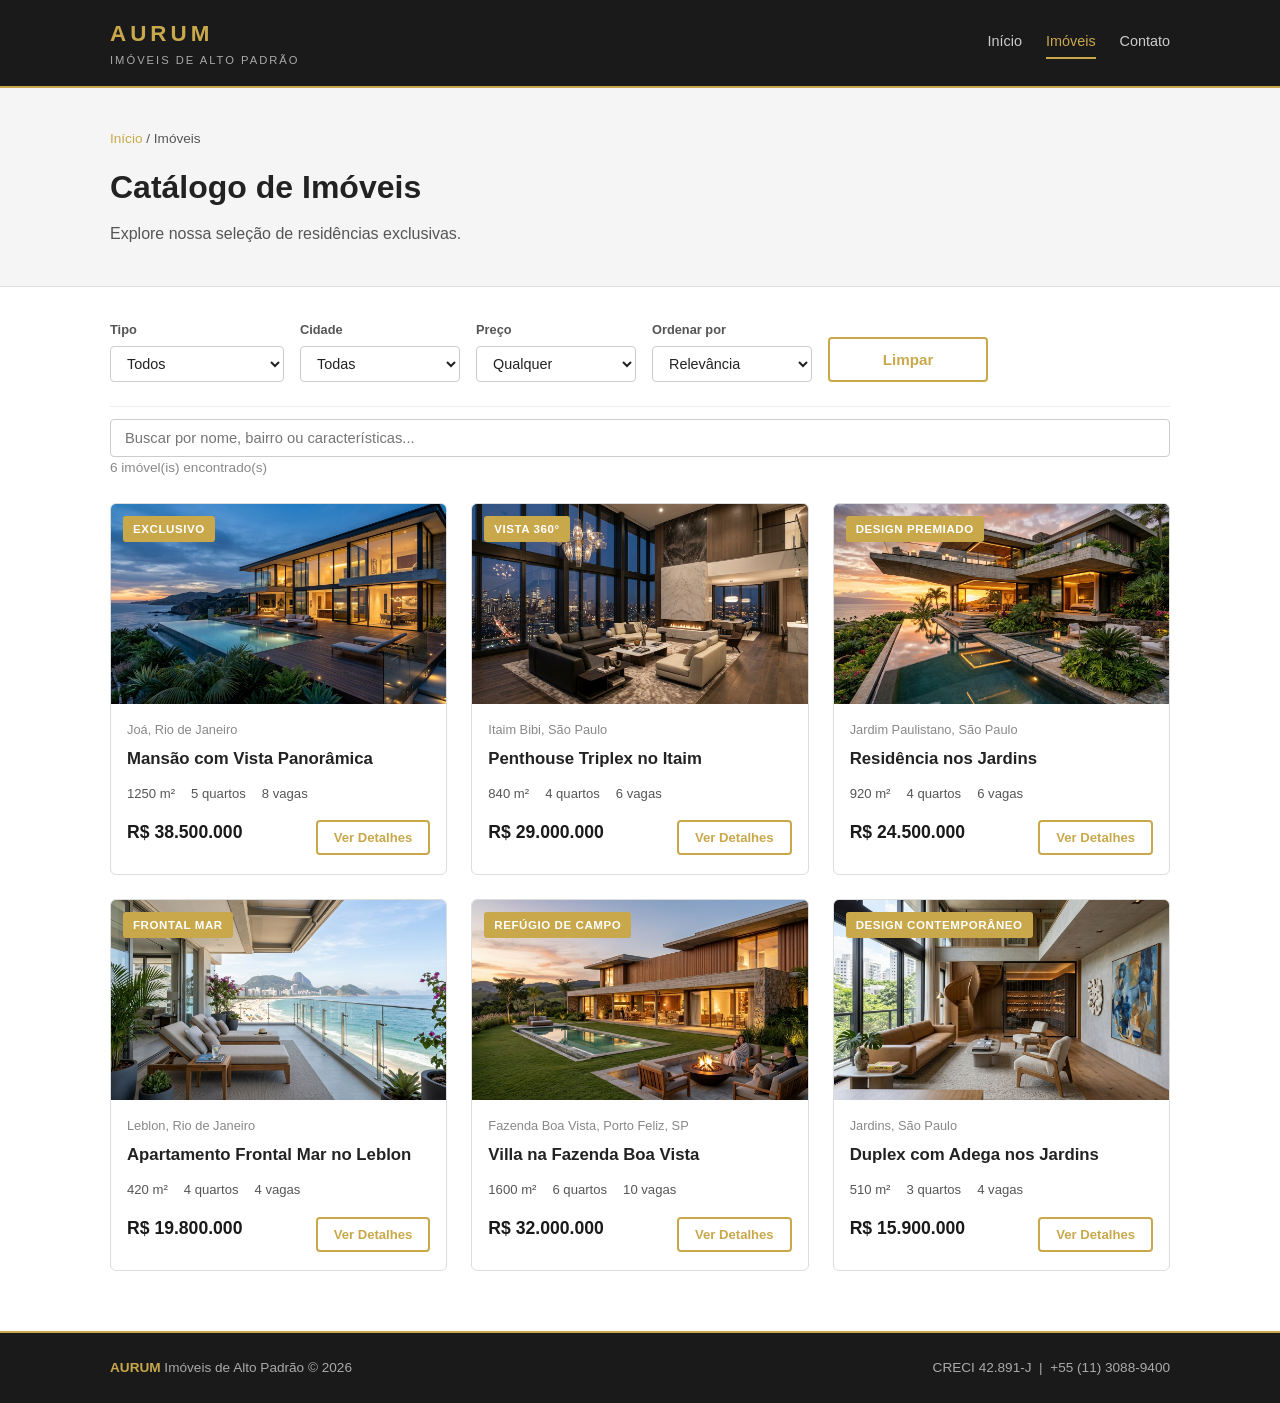
==== aurum-imoveis/imoveis.html @ 84224f12 "Add files via upload" ====
<!DOCTYPE html>
<html lang="pt-BR">
<head>
  <meta charset="UTF-8">
  <meta name="viewport" content="width=device-width, initial-scale=1.0">
  <title>Imóveis | AURUM</title>
  <meta name="description" content="Catálogo de imóveis exclusivos AURUM.">
  <link rel="stylesheet" href="css/style.css">
</head>
<body>

  <!-- Cabeçalho -->
  <header>
    <div class="container header-inner">
      <div class="logo">
        <span class="logo-name">AURUM</span>
        <span class="logo-sub">Imóveis de Alto Padrão</span>
      </div>
      <nav>
        <a href="index.html">Início</a>
        <a href="imoveis.html" class="active">Imóveis</a>
        <a href="index.html#contato">Contato</a>
      </nav>
    </div>
  </header>

  <main>

    <!-- Título da página -->
    <section class="page-hero">
      <div class="container">
        <p class="breadcrumb"><a href="index.html">Início</a> / Imóveis</p>
        <h1>Catálogo de Imóveis</h1>
        <p>Explore nossa seleção de residências exclusivas.</p>
      </div>
    </section>

    <!-- Filtros -->
    <div class="container">
      <div class="filter-bar">
        <div class="filter-group">
          <label for="f-type">Tipo</label>
          <select id="f-type">
            <option value="todos">Todos</option>
            <option value="casas">Mansões &amp; Casas</option>
            <option value="penthouses">Penthouses</option>
            <option value="apartamentos">Apartamentos</option>
            <option value="campo">Campo &amp; Fazendas</option>
          </select>
        </div>
        <div class="filter-group">
          <label for="f-location">Cidade</label>
          <select id="f-location">
            <option value="todos">Todas</option>
            <option value="sp">São Paulo</option>
            <option value="rj">Rio de Janeiro</option>
            <option value="campo">Interior SP</option>
          </select>
        </div>
        <div class="filter-group">
          <label for="f-price">Preço</label>
          <select id="f-price">
            <option value="todos">Qualquer</option>
            <option value="ate20">Até R$ 20 Mi</option>
            <option value="20a30">R$ 20 a 30 Mi</option>
            <option value="acima30">Acima R$ 30 Mi</option>
          </select>
        </div>
        <div class="filter-group">
          <label for="f-sort">Ordenar por</label>
          <select id="f-sort">
            <option value="padrao">Relevância</option>
            <option value="menor-preco">Menor Preço</option>
            <option value="maior-preco">Maior Preço</option>
            <option value="maior-area">Maior Área</option>
          </select>
        </div>
        <div class="filter-group">
          <label>&nbsp;</label>
          <button id="btn-reset" class="btn-outline">Limpar</button>
        </div>
      </div>

      <!-- Busca por texto -->
      <div class="filter-search">
        <input type="text" id="f-keyword" placeholder="Buscar por nome, bairro ou características...">
      </div>

      <p id="results-count" class="results-count">Carregando...</p>

      <div class="cards-grid" id="catalog-grid" style="margin-bottom:60px;">
        <!-- preenchido pelo JS -->
      </div>
    </div>

  </main>

  <!-- Rodapé -->
  <footer>
    <div class="container footer-inner">
      <span><strong>AURUM</strong> Imóveis de Alto Padrão &copy; 2026</span>
      <span>CRECI 42.891-J &nbsp;|&nbsp; +55 (11) 3088-9400</span>
    </div>
  </footer>

  <!-- Modal de Detalhes -->
  <div class="modal-overlay" id="modal-overlay">
    <div class="modal-box">
      <button class="modal-close" id="modal-close">&times;</button>
      <img id="modal-img" src="" alt="Imóvel">
      <div class="modal-body">
        <span class="modal-badge" id="modal-badge"></span>
        <h2 id="modal-title"></h2>
        <p class="modal-location" id="modal-location"></p>
        <div class="modal-specs" id="modal-specs"></div>
        <p id="modal-desc"></p>
        <div class="modal-price-row">
          <span class="modal-price" id="modal-price"></span>
          <a id="modal-whats" href="#" target="_blank" class="btn-primary">Falar no WhatsApp</a>
        </div>
      </div>
    </div>
  </div>

  <script src="js/main.js"></script>
</body>
</html>
---- aurum-imoveis/css/style.css ----
/* ==============================
   RESET E BASE
   ============================== */
*, *::before, *::after {
  box-sizing: border-box;
  margin: 0;
  padding: 0;
}

body {
  font-family: Arial, sans-serif;
  font-size: 16px;
  color: #222;
  background: #fff;
  line-height: 1.6;
}

a {
  color: inherit;
  text-decoration: none;
}

img {
  max-width: 100%;
  display: block;
}

/* ==============================
   LAYOUT
   ============================== */
.container {
  max-width: 1100px;
  margin: 0 auto;
  padding: 0 20px;
}

.section {
  padding: 60px 0;
}

.section-gray {
  background: #f5f5f5;
}

/* ==============================
   CABEÇALHO
   ============================== */
header {
  background: #1a1a1a;
  color: #fff;
  padding: 16px 0;
  position: sticky;
  top: 0;
  z-index: 100;
  border-bottom: 2px solid #c9a84c;
}

.header-inner {
  display: flex;
  align-items: center;
  justify-content: space-between;
  gap: 20px;
}

.logo {
  display: flex;
  flex-direction: column;
}

.logo-name {
  font-size: 1.4rem;
  font-weight: bold;
  letter-spacing: 4px;
  color: #c9a84c;
}

.logo-sub {
  font-size: 0.7rem;
  letter-spacing: 2px;
  color: #aaa;
  text-transform: uppercase;
}

nav {
  display: flex;
  gap: 24px;
}

nav a {
  color: #ccc;
  font-size: 0.9rem;
  padding: 4px 0;
  border-bottom: 2px solid transparent;
  transition: color 0.2s, border-color 0.2s;
}

nav a:hover,
nav a.active {
  color: #c9a84c;
  border-bottom-color: #c9a84c;
}

/* ==============================
   HERO (PÁGINA INICIAL)
   ============================== */
.hero {
  background: #1a1a1a;
  color: #fff;
  padding: 80px 0;
  text-align: center;
  border-bottom: 1px solid #333;
}

.hero h1 {
  font-size: 2.4rem;
  margin-bottom: 16px;
  color: #fff;
}

.hero p {
  font-size: 1.1rem;
  color: #aaa;
  margin-bottom: 32px;
}

/* ==============================
   HERO DA PÁGINA DE IMÓVEIS
   ============================== */
.page-hero {
  background: #f5f5f5;
  padding: 40px 0;
  border-bottom: 1px solid #ddd;
}

.page-hero h1 {
  font-size: 2rem;
  margin-bottom: 8px;
}

.page-hero p {
  color: #555;
}

.breadcrumb {
  font-size: 0.85rem;
  color: #888;
  margin-bottom: 12px;
}

.breadcrumb a {
  color: #c9a84c;
}

/* ==============================
   BOTÕES
   ============================== */
.btn-primary {
  display: inline-block;
  background: #c9a84c;
  color: #fff;
  padding: 12px 28px;
  border-radius: 4px;
  font-size: 0.95rem;
  font-weight: bold;
  border: none;
  cursor: pointer;
  transition: background 0.2s;
}

.btn-primary:hover {
  background: #b8943f;
}

.btn-outline {
  display: inline-block;
  background: transparent;
  color: #c9a84c;
  padding: 12px 28px;
  border-radius: 4px;
  font-size: 0.95rem;
  font-weight: bold;
  border: 2px solid #c9a84c;
  cursor: pointer;
  transition: background 0.2s, color 0.2s;
}

.btn-outline:hover {
  background: #c9a84c;
  color: #fff;
}

/* ==============================
   TÍTULOS DE SEÇÃO
   ============================== */
.section h2 {
  font-size: 1.8rem;
  margin-bottom: 8px;
}

.subtitle {
  color: #666;
  margin-bottom: 32px;
}

/* ==============================
   GRID DE CARDS
   ============================== */
.cards-grid {
  display: grid;
  grid-template-columns: repeat(auto-fill, minmax(300px, 1fr));
  gap: 24px;
  margin-top: 24px;
}

/* ==============================
   CARD DE IMÓVEL
   ============================== */
.property-card {
  border: 1px solid #ddd;
  border-radius: 6px;
  overflow: hidden;
  background: #fff;
  transition: box-shadow 0.2s;
}

.property-card:hover {
  box-shadow: 0 4px 16px rgba(0,0,0,0.1);
}

.card-img {
  position: relative;
  height: 200px;
  overflow: hidden;
  cursor: pointer;
}

.card-img img {
  width: 100%;
  height: 100%;
  object-fit: cover;
  transition: transform 0.3s;
}

.card-img:hover img {
  transform: scale(1.03);
}

.card-badge {
  position: absolute;
  top: 12px;
  left: 12px;
  background: #c9a84c;
  color: #fff;
  font-size: 0.72rem;
  font-weight: bold;
  padding: 4px 10px;
  border-radius: 3px;
  text-transform: uppercase;
  letter-spacing: 0.05em;
}

.card-body {
  padding: 16px;
}

.card-location {
  font-size: 0.8rem;
  color: #888;
  margin-bottom: 6px;
}

.card-title {
  font-size: 1.05rem;
  font-weight: bold;
  margin-bottom: 10px;
  cursor: pointer;
}

.card-title:hover {
  color: #c9a84c;
}

.card-specs {
  display: flex;
  gap: 16px;
  font-size: 0.82rem;
  color: #555;
  margin-bottom: 14px;
}

.card-price {
  font-size: 1.1rem;
  font-weight: bold;
  color: #1a1a1a;
  margin-bottom: 12px;
}

.card-footer {
  display: flex;
  justify-content: space-between;
  align-items: center;
}

/* ==============================
   SOBRE
   ============================== */
.about-list {
  list-style: none;
  margin-top: 20px;
  display: flex;
  flex-direction: column;
  gap: 10px;
}

.about-list li {
  font-size: 0.95rem;
  color: #444;
}

/* ==============================
   FORMULÁRIO DE CONTATO
   ============================== */
.contact-form {
  max-width: 560px;
  display: flex;
  flex-direction: column;
  gap: 16px;
  margin-top: 24px;
}

.form-group {
  display: flex;
  flex-direction: column;
  gap: 6px;
}

.form-group label {
  font-size: 0.85rem;
  font-weight: bold;
  color: #333;
}

.form-group input,
.form-group textarea,
.form-group select {
  padding: 10px 12px;
  border: 1px solid #ccc;
  border-radius: 4px;
  font-size: 0.95rem;
  font-family: inherit;
  background: #fff;
  color: #222;
  transition: border-color 0.2s;
}

.form-group input:focus,
.form-group textarea:focus,
.form-group select:focus {
  outline: none;
  border-color: #c9a84c;
}

/* ==============================
   BARRA DE FILTROS
   ============================== */
.filter-bar {
  display: flex;
  flex-wrap: wrap;
  gap: 16px;
  align-items: flex-end;
  padding: 24px 0;
  border-bottom: 1px solid #eee;
  margin-bottom: 12px;
}

.filter-group {
  display: flex;
  flex-direction: column;
  gap: 5px;
  min-width: 160px;
}

.filter-group label {
  font-size: 0.8rem;
  font-weight: bold;
  color: #555;
}

.filter-group select {
  padding: 8px 12px;
  border: 1px solid #ccc;
  border-radius: 4px;
  font-size: 0.9rem;
  font-family: inherit;
  background: #fff;
  color: #222;
  cursor: pointer;
}

.filter-group select:focus {
  outline: none;
  border-color: #c9a84c;
}

.filter-search {
  margin: 12px 0 0;
}

.filter-search input {
  width: 100%;
  padding: 10px 14px;
  border: 1px solid #ccc;
  border-radius: 4px;
  font-size: 0.92rem;
  font-family: inherit;
  color: #222;
  transition: border-color 0.2s;
}

.filter-search input:focus {
  outline: none;
  border-color: #c9a84c;
}

.results-count {
  font-size: 0.85rem;
  color: #888;
  margin-bottom: 8px;
}

/* ==============================
   MODAL
   ============================== */
.modal-overlay {
  display: none;
  position: fixed;
  inset: 0;
  background: rgba(0,0,0,0.6);
  z-index: 200;
  justify-content: center;
  align-items: flex-start;
  padding: 40px 20px;
  overflow-y: auto;
}

.modal-overlay.open {
  display: flex;
}

.modal-box {
  background: #fff;
  border-radius: 8px;
  max-width: 700px;
  width: 100%;
  position: relative;
  overflow: hidden;
}

.modal-close {
  position: absolute;
  top: 12px;
  right: 16px;
  background: none;
  border: none;
  font-size: 1.8rem;
  cursor: pointer;
  color: #555;
  z-index: 1;
  line-height: 1;
}

.modal-close:hover {
  color: #000;
}

.modal-box img {
  width: 100%;
  height: 320px;
  object-fit: cover;
}

.modal-body {
  padding: 24px;
}

.modal-badge {
  display: inline-block;
  background: #c9a84c;
  color: #fff;
  font-size: 0.72rem;
  font-weight: bold;
  padding: 4px 10px;
  border-radius: 3px;
  text-transform: uppercase;
  letter-spacing: 0.05em;
  margin-bottom: 10px;
}

.modal-body h2 {
  font-size: 1.5rem;
  margin-bottom: 6px;
}

.modal-location {
  font-size: 0.85rem;
  color: #888;
  margin-bottom: 14px;
}

.modal-specs {
  display: flex;
  gap: 20px;
  font-size: 0.85rem;
  color: #555;
  margin-bottom: 14px;
  flex-wrap: wrap;
}

.modal-specs span {
  background: #f5f5f5;
  padding: 6px 12px;
  border-radius: 4px;
}

.modal-body p {
  font-size: 0.92rem;
  color: #444;
  line-height: 1.7;
  margin-bottom: 20px;
}

.modal-price-row {
  display: flex;
  align-items: center;
  justify-content: space-between;
  flex-wrap: wrap;
  gap: 12px;
}

.modal-price {
  font-size: 1.4rem;
  font-weight: bold;
  color: #1a1a1a;
}

/* ==============================
   RODAPÉ
   ============================== */
footer {
  background: #1a1a1a;
  color: #aaa;
  padding: 24px 0;
  font-size: 0.85rem;
  border-top: 2px solid #c9a84c;
}

.footer-inner {
  display: flex;
  justify-content: space-between;
  flex-wrap: wrap;
  gap: 10px;
}

footer strong {
  color: #c9a84c;
}

/* ==============================
   TOAST
   ============================== */
.toast-container {
  position: fixed;
  bottom: 24px;
  right: 24px;
  display: flex;
  flex-direction: column;
  gap: 10px;
  z-index: 9999;
}

.toast {
  background: #1a1a1a;
  color: #fff;
  padding: 12px 20px;
  border-radius: 6px;
  border-left: 4px solid #c9a84c;
  font-size: 0.88rem;
  max-width: 320px;
  box-shadow: 0 4px 12px rgba(0,0,0,0.2);
}

/* ==============================
   RESPONSIVO
   ============================== */
@media (max-width: 600px) {
  .hero h1 { font-size: 1.7rem; }
  .header-inner { flex-direction: column; align-items: flex-start; gap: 10px; }
  nav { gap: 16px; }
  .cards-grid { grid-template-columns: 1fr; }
  .filter-bar { flex-direction: column; }
  .modal-price-row { flex-direction: column; }
}
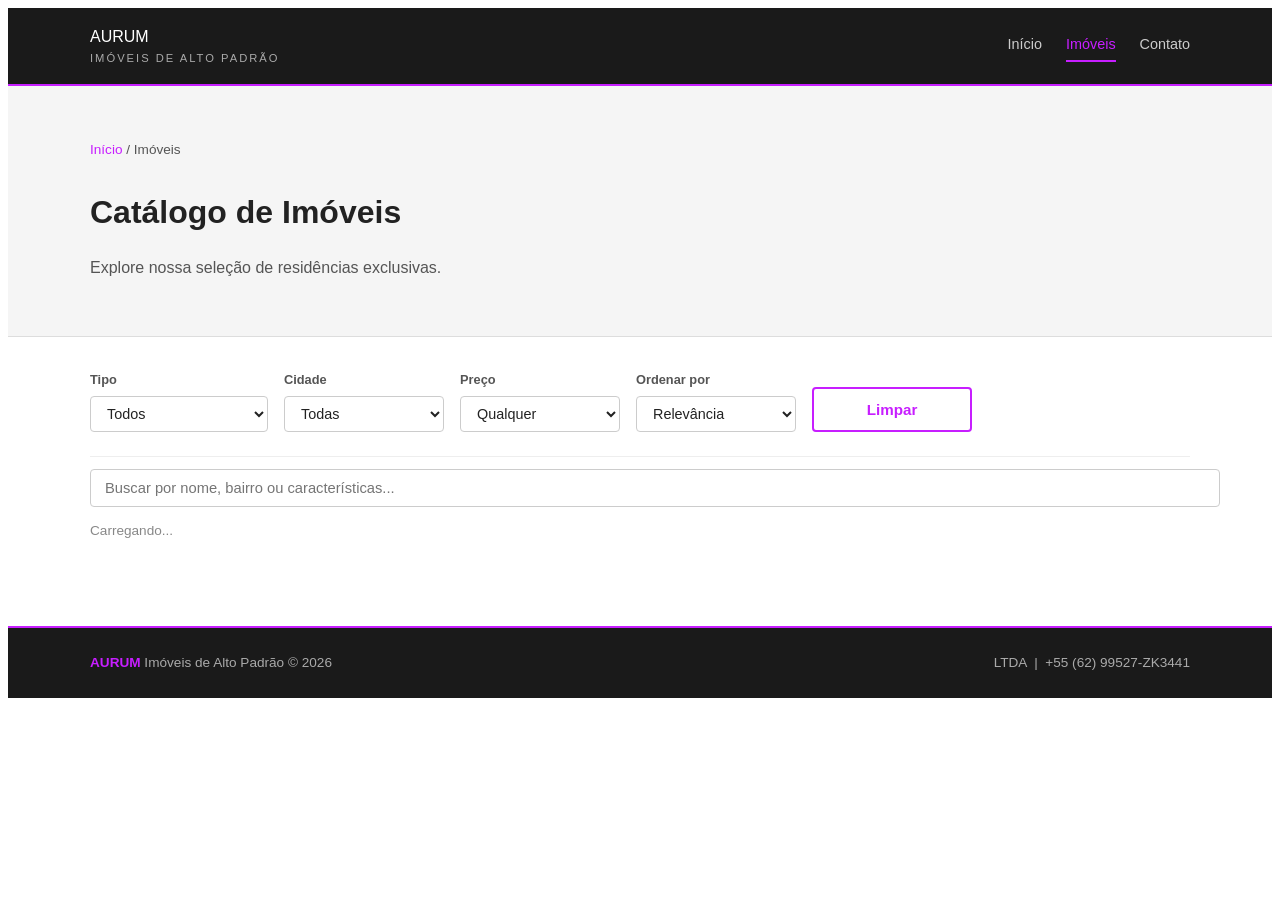
==== commit 8be3ea54: "Add files via upload" ====
--- a/aurum-imoveis/imoveis.html
+++ b/aurum-imoveis/imoveis.html
@@ -4,21 +4,19 @@
   <meta charset="UTF-8">
   <meta name="viewport" content="width=device-width, initial-scale=1.0">
   <title>Imóveis | AURUM</title>
-  <meta name="description" content="Catálogo de imóveis exclusivos AURUM.">
   <link rel="stylesheet" href="css/style.css">
 </head>
 <body>
 
-  <!-- Cabeçalho -->
-  <header>
-    <div class="container header-inner">
+  <header class="cabecalho">
+    <div class="container cabecalho-conteudo">
       <div class="logo">
         <span class="logo-name">AURUM</span>
-        <span class="logo-sub">Imóveis de Alto Padrão</span>
+        <span class="logo-subtitulo">Imóveis de Alto Padrão</span>
       </div>
-      <nav>
+      <nav class="navegacao">
         <a href="index.html">Início</a>
-        <a href="imoveis.html" class="active">Imóveis</a>
+        <a href="imoveis.html" class="ativo">Imóveis</a>
         <a href="index.html#contato">Contato</a>
       </nav>
     </div>
@@ -26,29 +24,27 @@
 
   <main>
 
-    <!-- Título da página -->
-    <section class="page-hero">
+    <section class="topo-pagina">
       <div class="container">
-        <p class="breadcrumb"><a href="index.html">Início</a> / Imóveis</p>
+        <p class="caminho-pagina"><a href="index.html">Início</a> / Imóveis</p>
         <h1>Catálogo de Imóveis</h1>
         <p>Explore nossa seleção de residências exclusivas.</p>
       </div>
     </section>
 
-    <!-- Filtros -->
     <div class="container">
-      <div class="filter-bar">
-        <div class="filter-group">
+      <div class="barra-filtros">
+        <div class="grupo-filtro">
           <label for="f-type">Tipo</label>
           <select id="f-type">
             <option value="todos">Todos</option>
             <option value="casas">Mansões &amp; Casas</option>
-            <option value="penthouses">Penthouses</option>
+            <option value="penthouses">Casas nas Florestas</option>
             <option value="apartamentos">Apartamentos</option>
             <option value="campo">Campo &amp; Fazendas</option>
           </select>
         </div>
-        <div class="filter-group">
+        <div class="grupo-filtro">
           <label for="f-location">Cidade</label>
           <select id="f-location">
             <option value="todos">Todas</option>
@@ -57,7 +53,7 @@
             <option value="campo">Interior SP</option>
           </select>
         </div>
-        <div class="filter-group">
+        <div class="grupo-filtro">
           <label for="f-price">Preço</label>
           <select id="f-price">
             <option value="todos">Qualquer</option>
@@ -66,7 +62,7 @@
             <option value="acima30">Acima R$ 30 Mi</option>
           </select>
         </div>
-        <div class="filter-group">
+        <div class="grupo-filtro">
           <label for="f-sort">Ordenar por</label>
           <select id="f-sort">
             <option value="padrao">Relevância</option>
@@ -75,53 +71,31 @@
             <option value="maior-area">Maior Área</option>
           </select>
         </div>
-        <div class="filter-group">
+        <div class="grupo-filtro">
           <label>&nbsp;</label>
-          <button id="btn-reset" class="btn-outline">Limpar</button>
+          <button id="btn-reset" class="botao-contorno">Limpar</button>
         </div>
       </div>
 
-      <!-- Busca por texto -->
-      <div class="filter-search">
-        <input type="text" id="f-keyword" placeholder="Buscar por nome, bairro ou características...">
+      <div class="busca-filtro">
+        <input type="text" id="buscar" placeholder="Buscar por nome, bairro ou características...">
       </div>
 
-      <p id="results-count" class="results-count">Carregando...</p>
+      <p id="resultando" class="contador-resultados">Carregando...</p>
 
-      <div class="cards-grid" id="catalog-grid" style="margin-bottom:60px;">
-        <!-- preenchido pelo JS -->
+      <div class="grade-cartoes" id="catalog-grid" style="margin-bottom:60px;">
       </div>
     </div>
 
   </main>
 
-  <!-- Rodapé -->
-  <footer>
-    <div class="container footer-inner">
+  <footer class="rodape">
+    <div class="container rodape-conteudo">
       <span><strong>AURUM</strong> Imóveis de Alto Padrão &copy; 2026</span>
-      <span>CRECI 42.891-J &nbsp;|&nbsp; +55 (11) 3088-9400</span>
+      <span>LTDA &nbsp;|&nbsp; +55 (62) 99527-ZK3441</span>
     </div>
   </footer>
 
-  <!-- Modal de Detalhes -->
-  <div class="modal-overlay" id="modal-overlay">
-    <div class="modal-box">
-      <button class="modal-close" id="modal-close">&times;</button>
-      <img id="modal-img" src="" alt="Imóvel">
-      <div class="modal-body">
-        <span class="modal-badge" id="modal-badge"></span>
-        <h2 id="modal-title"></h2>
-        <p class="modal-location" id="modal-location"></p>
-        <div class="modal-specs" id="modal-specs"></div>
-        <p id="modal-desc"></p>
-        <div class="modal-price-row">
-          <span class="modal-price" id="modal-price"></span>
-          <a id="modal-whats" href="#" target="_blank" class="btn-primary">Falar no WhatsApp</a>
-        </div>
-      </div>
-    </div>
-  </div>
-
-  <script src="js/main.js"></script>
+  <script src="script.js"></script>
 </body>
-</html>
+</html>
--- a/aurum-imoveis/css/style.css
+++ b/aurum-imoveis/css/style.css
@@ -1,12 +1,3 @@
-/* ==============================
-   RESET E BASE
-   ============================== */
-*, *::before, *::after {
-  box-sizing: border-box;
-  margin: 0;
-  padding: 0;
-}
-
 body {
   font-family: Arial, sans-serif;
   font-size: 16px;
@@ -25,37 +16,31 @@
   display: block;
 }
 
-/* ==============================
-   LAYOUT
-   ============================== */
 .container {
   max-width: 1100px;
   margin: 0 auto;
   padding: 0 20px;
 }
 
-.section {
+.secao {
   padding: 60px 0;
 }
 
-.section-gray {
-  background: #f5f5f5;
-}
-
-/* ==============================
-   CABEÇALHO
-   ============================== */
-header {
+.secao-cinza {
+  background: #caaed3;
+}
+
+.cabecalho {
   background: #1a1a1a;
   color: #fff;
   padding: 16px 0;
   position: sticky;
   top: 0;
   z-index: 100;
-  border-bottom: 2px solid #c9a84c;
-}
-
-.header-inner {
+  border-bottom: 2px solid #c71eff;
+}
+
+.cabecalho-conteudo {
   display: flex;
   align-items: center;
   justify-content: space-between;
@@ -67,26 +52,26 @@
   flex-direction: column;
 }
 
-.logo-name {
+.logo-nome {
   font-size: 1.4rem;
   font-weight: bold;
   letter-spacing: 4px;
-  color: #c9a84c;
-}
-
-.logo-sub {
+  color: #c71eff;
+}
+
+.logo-subtitulo {
   font-size: 0.7rem;
   letter-spacing: 2px;
   color: #aaa;
   text-transform: uppercase;
 }
 
-nav {
+.navegacao {
   display: flex;
   gap: 24px;
 }
 
-nav a {
+.navegacao a {
   color: #ccc;
   font-size: 0.9rem;
   padding: 4px 0;
@@ -94,16 +79,13 @@
   transition: color 0.2s, border-color 0.2s;
 }
 
-nav a:hover,
-nav a.active {
-  color: #c9a84c;
-  border-bottom-color: #c9a84c;
-}
-
-/* ==============================
-   HERO (PÁGINA INICIAL)
-   ============================== */
-.hero {
+.navegacao a:hover,
+.navegacao a.ativo {
+  color: #c71eff;
+  border-bottom-color: #c71eff;
+}
+
+.destaque-principal {
   background: #1a1a1a;
   color: #fff;
   padding: 80px 0;
@@ -111,52 +93,46 @@
   border-bottom: 1px solid #333;
 }
 
-.hero h1 {
+.destaque-principal h1 {
   font-size: 2.4rem;
   margin-bottom: 16px;
   color: #fff;
 }
 
-.hero p {
+.destaque-principal p {
   font-size: 1.1rem;
   color: #aaa;
   margin-bottom: 32px;
 }
 
-/* ==============================
-   HERO DA PÁGINA DE IMÓVEIS
-   ============================== */
-.page-hero {
+.topo-pagina {
   background: #f5f5f5;
   padding: 40px 0;
   border-bottom: 1px solid #ddd;
 }
 
-.page-hero h1 {
+.topo-pagina h1 {
   font-size: 2rem;
   margin-bottom: 8px;
 }
 
-.page-hero p {
+.topo-pagina p {
   color: #555;
 }
 
-.breadcrumb {
+.caminho-pagina {
   font-size: 0.85rem;
   color: #888;
   margin-bottom: 12px;
 }
 
-.breadcrumb a {
-  color: #c9a84c;
-}
-
-/* ==============================
-   BOTÕES
-   ============================== */
-.btn-primary {
+.caminho-pagina a {
+  color: #c71eff;
+}
+
+.botao-principal {
   display: inline-block;
-  background: #c9a84c;
+  background: #c71eff;
   color: #fff;
   padding: 12px 28px;
   border-radius: 4px;
@@ -165,57 +141,51 @@
   border: none;
   cursor: pointer;
   transition: background 0.2s;
-}
-
-.btn-primary:hover {
-  background: #b8943f;
-}
-
-.btn-outline {
+
+}
+
+.botao-principal:hover {
+  background: #c71eff;
+  transform: scale(1.1);
+  transition: all 0.2s ease-in-out;
+}
+
+.botao-contorno {
   display: inline-block;
   background: transparent;
-  color: #c9a84c;
+  color: #c71eff;
   padding: 12px 28px;
   border-radius: 4px;
   font-size: 0.95rem;
   font-weight: bold;
-  border: 2px solid #c9a84c;
+  border: 2px solid #c71eff;
   cursor: pointer;
   transition: background 0.2s, color 0.2s;
 }
 
-.btn-outline:hover {
-  background: #c9a84c;
-  color: #fff;
-}
-
-/* ==============================
-   TÍTULOS DE SEÇÃO
-   ============================== */
-.section h2 {
+.botao-contorno:hover {
+  background: #c71eff;
+  color: #fff;
+}
+
+.secao h2 {
   font-size: 1.8rem;
   margin-bottom: 8px;
 }
 
-.subtitle {
+.subtitulo {
   color: #666;
   margin-bottom: 32px;
 }
 
-/* ==============================
-   GRID DE CARDS
-   ============================== */
-.cards-grid {
+.grade-cartoes {
   display: grid;
   grid-template-columns: repeat(auto-fill, minmax(300px, 1fr));
   gap: 24px;
   margin-top: 24px;
 }
 
-/* ==============================
-   CARD DE IMÓVEL
-   ============================== */
-.property-card {
+.cartao-imovel {
   border: 1px solid #ddd;
   border-radius: 6px;
   overflow: hidden;
@@ -223,33 +193,33 @@
   transition: box-shadow 0.2s;
 }
 
-.property-card:hover {
+.cartao-imovel:hover {
   box-shadow: 0 4px 16px rgba(0,0,0,0.1);
 }
 
-.card-img {
+.imagem-cartao {
   position: relative;
   height: 200px;
   overflow: hidden;
   cursor: pointer;
 }
 
-.card-img img {
+.imagem-cartao img {
   width: 100%;
   height: 100%;
   object-fit: cover;
   transition: transform 0.3s;
 }
 
-.card-img:hover img {
+.imagem-cartao:hover img {
   transform: scale(1.03);
 }
 
-.card-badge {
+.selo-cartao {
   position: absolute;
   top: 12px;
   left: 12px;
-  background: #c9a84c;
+  background: #c71eff;
   color: #fff;
   font-size: 0.72rem;
   font-weight: bold;
@@ -259,28 +229,28 @@
   letter-spacing: 0.05em;
 }
 
-.card-body {
+.corpo-cartao {
   padding: 16px;
 }
 
-.card-location {
+.localizacao-cartao {
   font-size: 0.8rem;
   color: #888;
   margin-bottom: 6px;
 }
 
-.card-title {
+.titulo-cartao {
   font-size: 1.05rem;
   font-weight: bold;
   margin-bottom: 10px;
   cursor: pointer;
 }
 
-.card-title:hover {
-  color: #c9a84c;
-}
-
-.card-specs {
+.titulo-cartao:hover {
+  color: #c71eff;
+}
+
+.detalhes-cartao {
   display: flex;
   gap: 16px;
   font-size: 0.82rem;
@@ -288,23 +258,20 @@
   margin-bottom: 14px;
 }
 
-.card-price {
+.preco-cartao {
   font-size: 1.1rem;
   font-weight: bold;
   color: #1a1a1a;
   margin-bottom: 12px;
 }
 
-.card-footer {
+.rodape-cartao {
   display: flex;
   justify-content: space-between;
   align-items: center;
 }
 
-/* ==============================
-   SOBRE
-   ============================== */
-.about-list {
+.lista-sobre {
   list-style: none;
   margin-top: 20px;
   display: flex;
@@ -312,15 +279,12 @@
   gap: 10px;
 }
 
-.about-list li {
+.lista-sobre li {
   font-size: 0.95rem;
   color: #444;
 }
 
-/* ==============================
-   FORMULÁRIO DE CONTATO
-   ============================== */
-.contact-form {
+.formulario-contato {
   max-width: 560px;
   display: flex;
   flex-direction: column;
@@ -328,21 +292,21 @@
   margin-top: 24px;
 }
 
-.form-group {
+.campo-formulario {
   display: flex;
   flex-direction: column;
   gap: 6px;
 }
 
-.form-group label {
+.campo-formulario label {
   font-size: 0.85rem;
   font-weight: bold;
   color: #333;
 }
 
-.form-group input,
-.form-group textarea,
-.form-group select {
+.campo-formulario input,
+.campo-formulario textarea,
+.campo-formulario select {
   padding: 10px 12px;
   border: 1px solid #ccc;
   border-radius: 4px;
@@ -353,17 +317,14 @@
   transition: border-color 0.2s;
 }
 
-.form-group input:focus,
-.form-group textarea:focus,
-.form-group select:focus {
+.campo-formulario input:focus,
+.campo-formulario textarea:focus,
+.campo-formulario select:focus {
   outline: none;
   border-color: #c9a84c;
 }
 
-/* ==============================
-   BARRA DE FILTROS
-   ============================== */
-.filter-bar {
+.barra-filtros {
   display: flex;
   flex-wrap: wrap;
   gap: 16px;
@@ -373,20 +334,20 @@
   margin-bottom: 12px;
 }
 
-.filter-group {
+.grupo-filtro {
   display: flex;
   flex-direction: column;
   gap: 5px;
   min-width: 160px;
 }
 
-.filter-group label {
+.grupo-filtro label {
   font-size: 0.8rem;
   font-weight: bold;
   color: #555;
 }
 
-.filter-group select {
+.grupo-filtro select {
   padding: 8px 12px;
   border: 1px solid #ccc;
   border-radius: 4px;
@@ -397,16 +358,16 @@
   cursor: pointer;
 }
 
-.filter-group select:focus {
+.grupo-filtro select:focus {
   outline: none;
-  border-color: #c9a84c;
-}
-
-.filter-search {
+  border-color: #c71eff;
+}
+
+.busca-filtro {
   margin: 12px 0 0;
 }
 
-.filter-search input {
+.busca-filtro input {
   width: 100%;
   padding: 10px 14px;
   border: 1px solid #ccc;
@@ -417,21 +378,18 @@
   transition: border-color 0.2s;
 }
 
-.filter-search input:focus {
+.busca-filtro input:focus {
   outline: none;
-  border-color: #c9a84c;
-}
-
-.results-count {
+  border-color: #c71eff;
+}
+
+.contador-resultados {
   font-size: 0.85rem;
   color: #888;
   margin-bottom: 8px;
 }
 
-/* ==============================
-   MODAL
-   ============================== */
-.modal-overlay {
+.modal-fundo {
   display: none;
   position: fixed;
   inset: 0;
@@ -443,11 +401,11 @@
   overflow-y: auto;
 }
 
-.modal-overlay.open {
-  display: flex;
-}
-
-.modal-box {
+.modal-fundo.aberto {
+  display: flex;
+}
+
+.modal-caixa {
   background: #fff;
   border-radius: 8px;
   max-width: 700px;
@@ -456,7 +414,7 @@
   overflow: hidden;
 }
 
-.modal-close {
+.modal-fechar {
   position: absolute;
   top: 12px;
   right: 16px;
@@ -469,23 +427,23 @@
   line-height: 1;
 }
 
-.modal-close:hover {
+.modal-fechar:hover {
   color: #000;
 }
 
-.modal-box img {
+.modal-caixa img {
   width: 100%;
   height: 320px;
   object-fit: cover;
 }
 
-.modal-body {
+.modal-corpo {
   padding: 24px;
 }
 
-.modal-badge {
+.modal-selo {
   display: inline-block;
-  background: #c9a84c;
+  background: #c71eff;
   color: #fff;
   font-size: 0.72rem;
   font-weight: bold;
@@ -496,18 +454,18 @@
   margin-bottom: 10px;
 }
 
-.modal-body h2 {
+.modal-corpo h2 {
   font-size: 1.5rem;
   margin-bottom: 6px;
 }
 
-.modal-location {
+.modal-localizacao {
   font-size: 0.85rem;
   color: #888;
   margin-bottom: 14px;
 }
 
-.modal-specs {
+.modal-detalhes {
   display: flex;
   gap: 20px;
   font-size: 0.85rem;
@@ -516,20 +474,20 @@
   flex-wrap: wrap;
 }
 
-.modal-specs span {
+.modal-detalhes span {
   background: #f5f5f5;
   padding: 6px 12px;
   border-radius: 4px;
 }
 
-.modal-body p {
+.modal-corpo p {
   font-size: 0.92rem;
   color: #444;
   line-height: 1.7;
   margin-bottom: 20px;
 }
 
-.modal-price-row {
+.modal-linha-preco {
   display: flex;
   align-items: center;
   justify-content: space-between;
@@ -537,38 +495,32 @@
   gap: 12px;
 }
 
-.modal-price {
+.modal-preco {
   font-size: 1.4rem;
   font-weight: bold;
   color: #1a1a1a;
 }
 
-/* ==============================
-   RODAPÉ
-   ============================== */
-footer {
+.rodape {
   background: #1a1a1a;
   color: #aaa;
   padding: 24px 0;
   font-size: 0.85rem;
-  border-top: 2px solid #c9a84c;
-}
-
-.footer-inner {
+  border-top: 2px solid #c71eff;
+}
+
+.rodape-conteudo {
   display: flex;
   justify-content: space-between;
   flex-wrap: wrap;
   gap: 10px;
 }
 
-footer strong {
-  color: #c9a84c;
-}
-
-/* ==============================
-   TOAST
-   ============================== */
-.toast-container {
+.rodape strong {
+  color: #c71eff;
+}
+
+.area-notificacoes {
   position: fixed;
   bottom: 24px;
   right: 24px;
@@ -578,25 +530,22 @@
   z-index: 9999;
 }
 
-.toast {
+.notificacao {
   background: #1a1a1a;
   color: #fff;
   padding: 12px 20px;
   border-radius: 6px;
-  border-left: 4px solid #c9a84c;
+  border-left: 4px solid #c71eff;
   font-size: 0.88rem;
   max-width: 320px;
   box-shadow: 0 4px 12px rgba(0,0,0,0.2);
 }
 
-/* ==============================
-   RESPONSIVO
-   ============================== */
 @media (max-width: 600px) {
-  .hero h1 { font-size: 1.7rem; }
-  .header-inner { flex-direction: column; align-items: flex-start; gap: 10px; }
-  nav { gap: 16px; }
-  .cards-grid { grid-template-columns: 1fr; }
-  .filter-bar { flex-direction: column; }
-  .modal-price-row { flex-direction: column; }
-}
+  .destaque-principal h1 { font-size: 1.7rem; }
+  .cabecalho-conteudo { flex-direction: column; align-items: flex-start; gap: 10px; }
+  .navegacao { gap: 16px; }
+  .grade-cartoes { grid-template-columns: 1fr; }
+  .barra-filtros { flex-direction: column; }
+  .modal-linha-preco { flex-direction: column; }
+}
